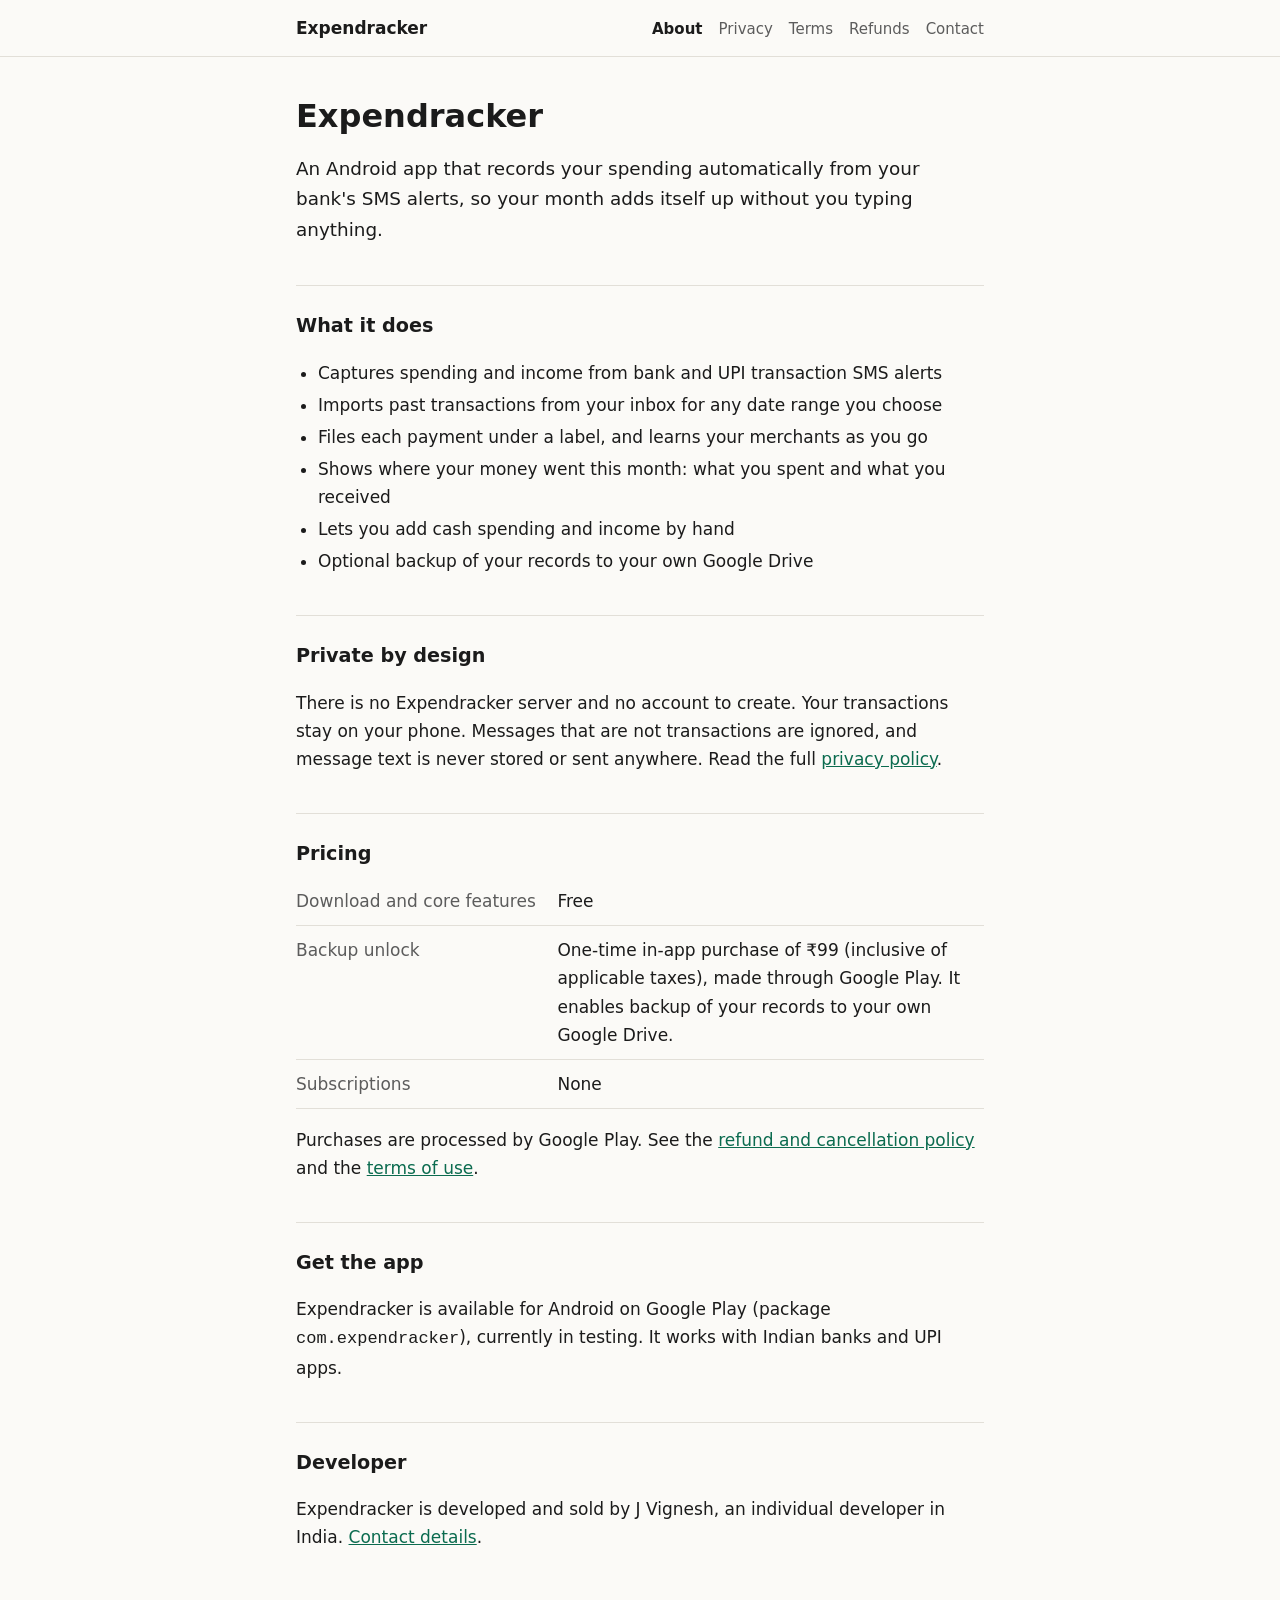
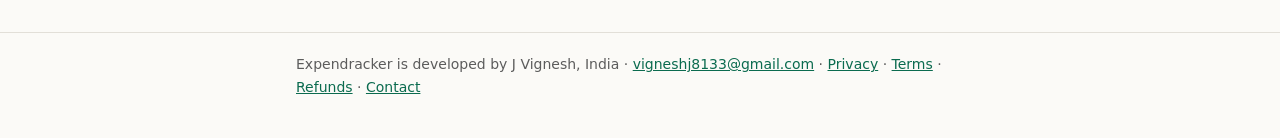
==== expendracker/index.html @ 6a479716 "Expendracker site: About, Terms, Refunds, Contact pages Co-Authored-By: Claude Opus 5.5 <noreply@ant" ====
<!doctype html>
<html lang="en">
<head>
<meta charset="utf-8">
<meta name="viewport" content="width=device-width, initial-scale=1">
<title>Expendracker</title>
<meta name="description" content="Expendracker records your spending automatically from your bank's SMS alerts. An Android app for India.">
<link rel="stylesheet" href="site.css">
</head>
<body>
<header class="site"><div class="inner"><a class="brand" href="index.html">Expendracker</a><nav><a href="index.html" aria-current="page">About</a><a href="privacy.html">Privacy</a><a href="terms.html">Terms</a><a href="refund.html">Refunds</a><a href="contact.html">Contact</a></nav></div></header>
<main>

  <h1>Expendracker</h1>
  <p class="lead">An Android app that records your spending automatically from your bank's SMS alerts, so your month adds itself up without you typing anything.</p>

  <h2>What it does</h2>
  <ul>
    <li>Captures spending and income from bank and UPI transaction SMS alerts</li>
    <li>Imports past transactions from your inbox for any date range you choose</li>
    <li>Files each payment under a label, and learns your merchants as you go</li>
    <li>Shows where your money went this month: what you spent and what you received</li>
    <li>Lets you add cash spending and income by hand</li>
    <li>Optional backup of your records to your own Google Drive</li>
  </ul>

  <h2>Private by design</h2>
  <p>There is no Expendracker server and no account to create. Your transactions stay on your phone. Messages that are not transactions are ignored, and message text is never stored or sent anywhere. Read the full <a href="privacy.html">privacy policy</a>.</p>

  <h2>Pricing</h2>
  <table class="facts">
    <tr><th>Download and core features</th><td>Free</td></tr>
    <tr><th>Backup unlock</th><td>One-time in-app purchase of ₹99 (inclusive of applicable taxes), made through Google Play. It enables backup of your records to your own Google Drive.</td></tr>
    <tr><th>Subscriptions</th><td>None</td></tr>
  </table>
  <p>Purchases are processed by Google Play. See the <a href="refund.html">refund and cancellation policy</a> and the <a href="terms.html">terms of use</a>.</p>

  <h2>Get the app</h2>
  <p>Expendracker is available for Android on Google Play (package <code>com.expendracker</code>), currently in testing. It works with Indian banks and UPI apps.</p>

  <h2>Developer</h2>
  <p>Expendracker is developed and sold by J Vignesh, an individual developer in India. <a href="contact.html">Contact details</a>.</p>

</main>
<footer class="site"><div class="inner">Expendracker is developed by J Vignesh, India · <a href="mailto:vigneshj8133@gmail.com">vigneshj8133@gmail.com</a> · <a href="privacy.html">Privacy</a> · <a href="terms.html">Terms</a> · <a href="refund.html">Refunds</a> · <a href="contact.html">Contact</a></div></footer>
</body>
</html>
---- expendracker/site.css ----
:root {
  --bg: #fbfaf7;
  --text: #1b1b1b;
  --muted: #5c5c5c;
  --rule: #e2dfd8;
  --accent: #0b6b4f;
  --callout: #eef5f1;
}
@media (prefers-color-scheme: dark) {
  :root:not([data-theme="light"]) {
    --bg: #121212;
    --text: #ececec;
    --muted: #a3a3a3;
    --rule: #2c2c2c;
    --accent: #5fd0a8;
    --callout: #1a2621;
  }
}
:root[data-theme="dark"] {
  --bg: #121212;
  --text: #ececec;
  --muted: #a3a3a3;
  --rule: #2c2c2c;
  --accent: #5fd0a8;
  --callout: #1a2621;
}
* { box-sizing: border-box; }
body {
  margin: 0;
  background: var(--bg);
  color: var(--text);
  font: 17px/1.65 system-ui, -apple-system, "Segoe UI", Roboto, sans-serif;
}
header.site {
  border-bottom: 1px solid var(--rule);
}
header.site .inner {
  max-width: 720px;
  margin: 0 auto;
  padding: 14px 16px;
  display: flex;
  flex-wrap: wrap;
  align-items: baseline;
  gap: 6px 20px;
}
header.site .brand {
  font-weight: 700;
  color: var(--text);
  text-decoration: none;
  margin-right: auto;
}
header.site nav { display: flex; flex-wrap: wrap; gap: 4px 16px; font-size: 15px; }
header.site nav a { color: var(--muted); text-decoration: none; }
header.site nav a[aria-current="page"] { color: var(--text); font-weight: 600; }
main { max-width: 720px; margin: 0 auto; padding: 40px 16px 64px; }
h1 { font-size: 2rem; line-height: 1.2; margin: 0 0 8px; }
h2 { font-size: 1.2rem; margin: 40px 0 8px; padding-top: 24px; border-top: 1px solid var(--rule); }
p, li, td { overflow-wrap: anywhere; }
.meta { color: var(--muted); margin: 0 0 24px; }
.summary { background: var(--callout); border-radius: 8px; padding: 16px 20px; }
.summary p { margin: 0 0 8px; }
.summary ul { margin: 0; padding-left: 20px; }
a { color: var(--accent); }
ul, ol { padding-left: 22px; }
li { margin: 4px 0; }
.lead { font-size: 1.15rem; }
table.facts { border-collapse: collapse; width: 100%; margin: 8px 0; }
table.facts th, table.facts td { text-align: left; vertical-align: top; padding: 10px 12px 10px 0; border-bottom: 1px solid var(--rule); }
table.facts th { color: var(--muted); font-weight: 500; width: 38%; }
footer.site { border-top: 1px solid var(--rule); color: var(--muted); font-size: 14px; }
footer.site .inner { max-width: 720px; margin: 0 auto; padding: 20px 16px 40px; }
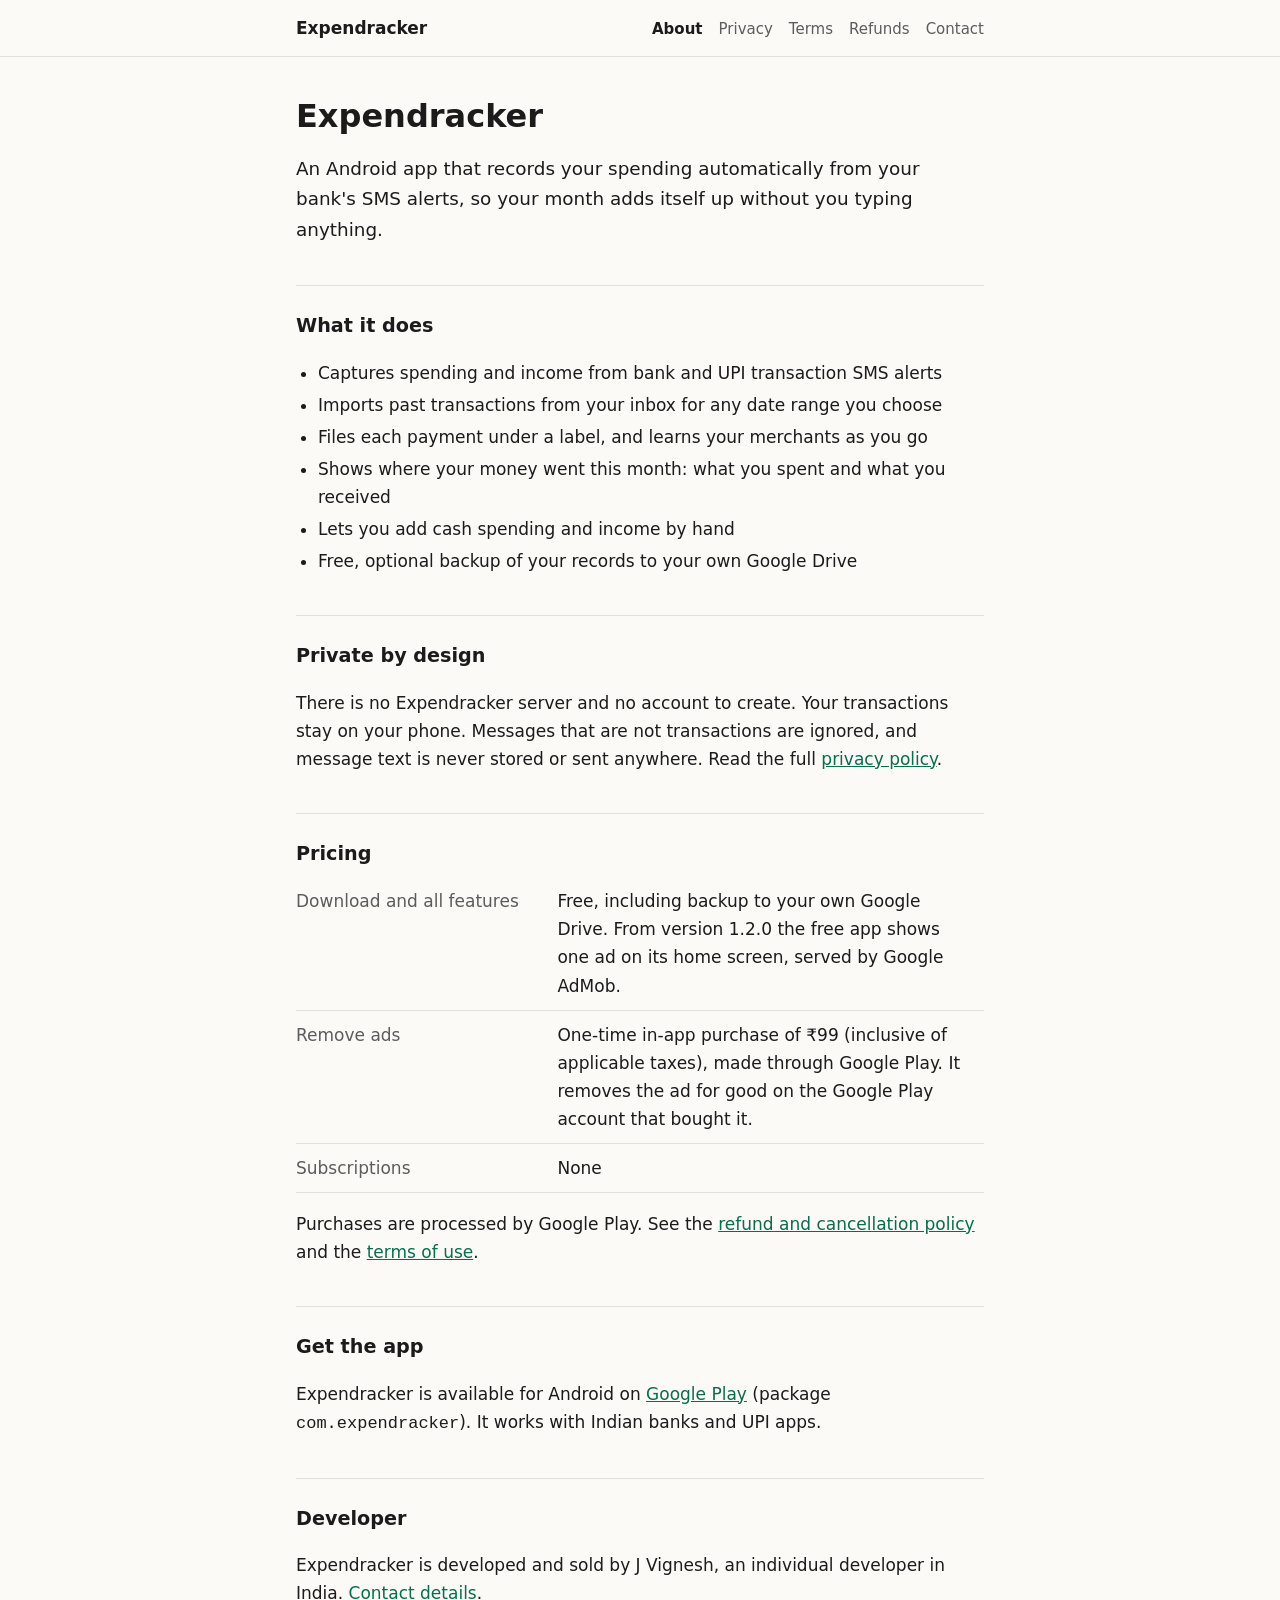
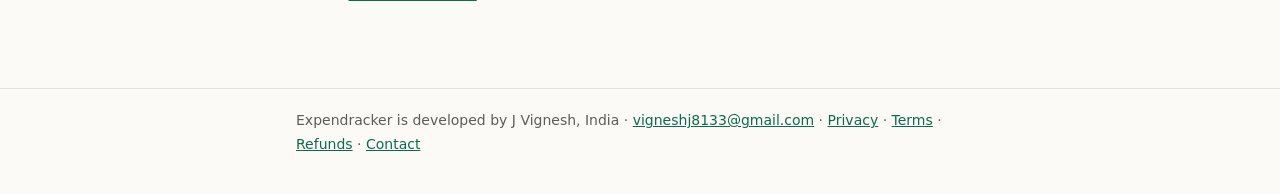
==== commit a844921d: "Expendracker 1.2.0: AdMob section in the privacy policy, remove ads for ₹99, backup free Co-Authored" ====
--- a/expendracker/index.html
+++ b/expendracker/index.html
@@ -21,7 +21,7 @@
     <li>Files each payment under a label, and learns your merchants as you go</li>
     <li>Shows where your money went this month: what you spent and what you received</li>
     <li>Lets you add cash spending and income by hand</li>
-    <li>Optional backup of your records to your own Google Drive</li>
+    <li>Free, optional backup of your records to your own Google Drive</li>
   </ul>
 
   <h2>Private by design</h2>
@@ -29,14 +29,14 @@
 
   <h2>Pricing</h2>
   <table class="facts">
-    <tr><th>Download and core features</th><td>Free</td></tr>
-    <tr><th>Backup unlock</th><td>One-time in-app purchase of ₹99 (inclusive of applicable taxes), made through Google Play. It enables backup of your records to your own Google Drive.</td></tr>
+    <tr><th>Download and all features</th><td>Free, including backup to your own Google Drive. From version 1.2.0 the free app shows one ad on its home screen, served by Google AdMob.</td></tr>
+    <tr><th>Remove ads</th><td>One-time in-app purchase of ₹99 (inclusive of applicable taxes), made through Google Play. It removes the ad for good on the Google Play account that bought it.</td></tr>
     <tr><th>Subscriptions</th><td>None</td></tr>
   </table>
   <p>Purchases are processed by Google Play. See the <a href="refund.html">refund and cancellation policy</a> and the <a href="terms.html">terms of use</a>.</p>
 
   <h2>Get the app</h2>
-  <p>Expendracker is available for Android on Google Play (package <code>com.expendracker</code>), currently in testing. It works with Indian banks and UPI apps.</p>
+  <p>Expendracker is available for Android on <a href="https://play.google.com/store/apps/details?id=com.expendracker">Google Play</a> (package <code>com.expendracker</code>). It works with Indian banks and UPI apps.</p>
 
   <h2>Developer</h2>
   <p>Expendracker is developed and sold by J Vignesh, an individual developer in India. <a href="contact.html">Contact details</a>.</p>
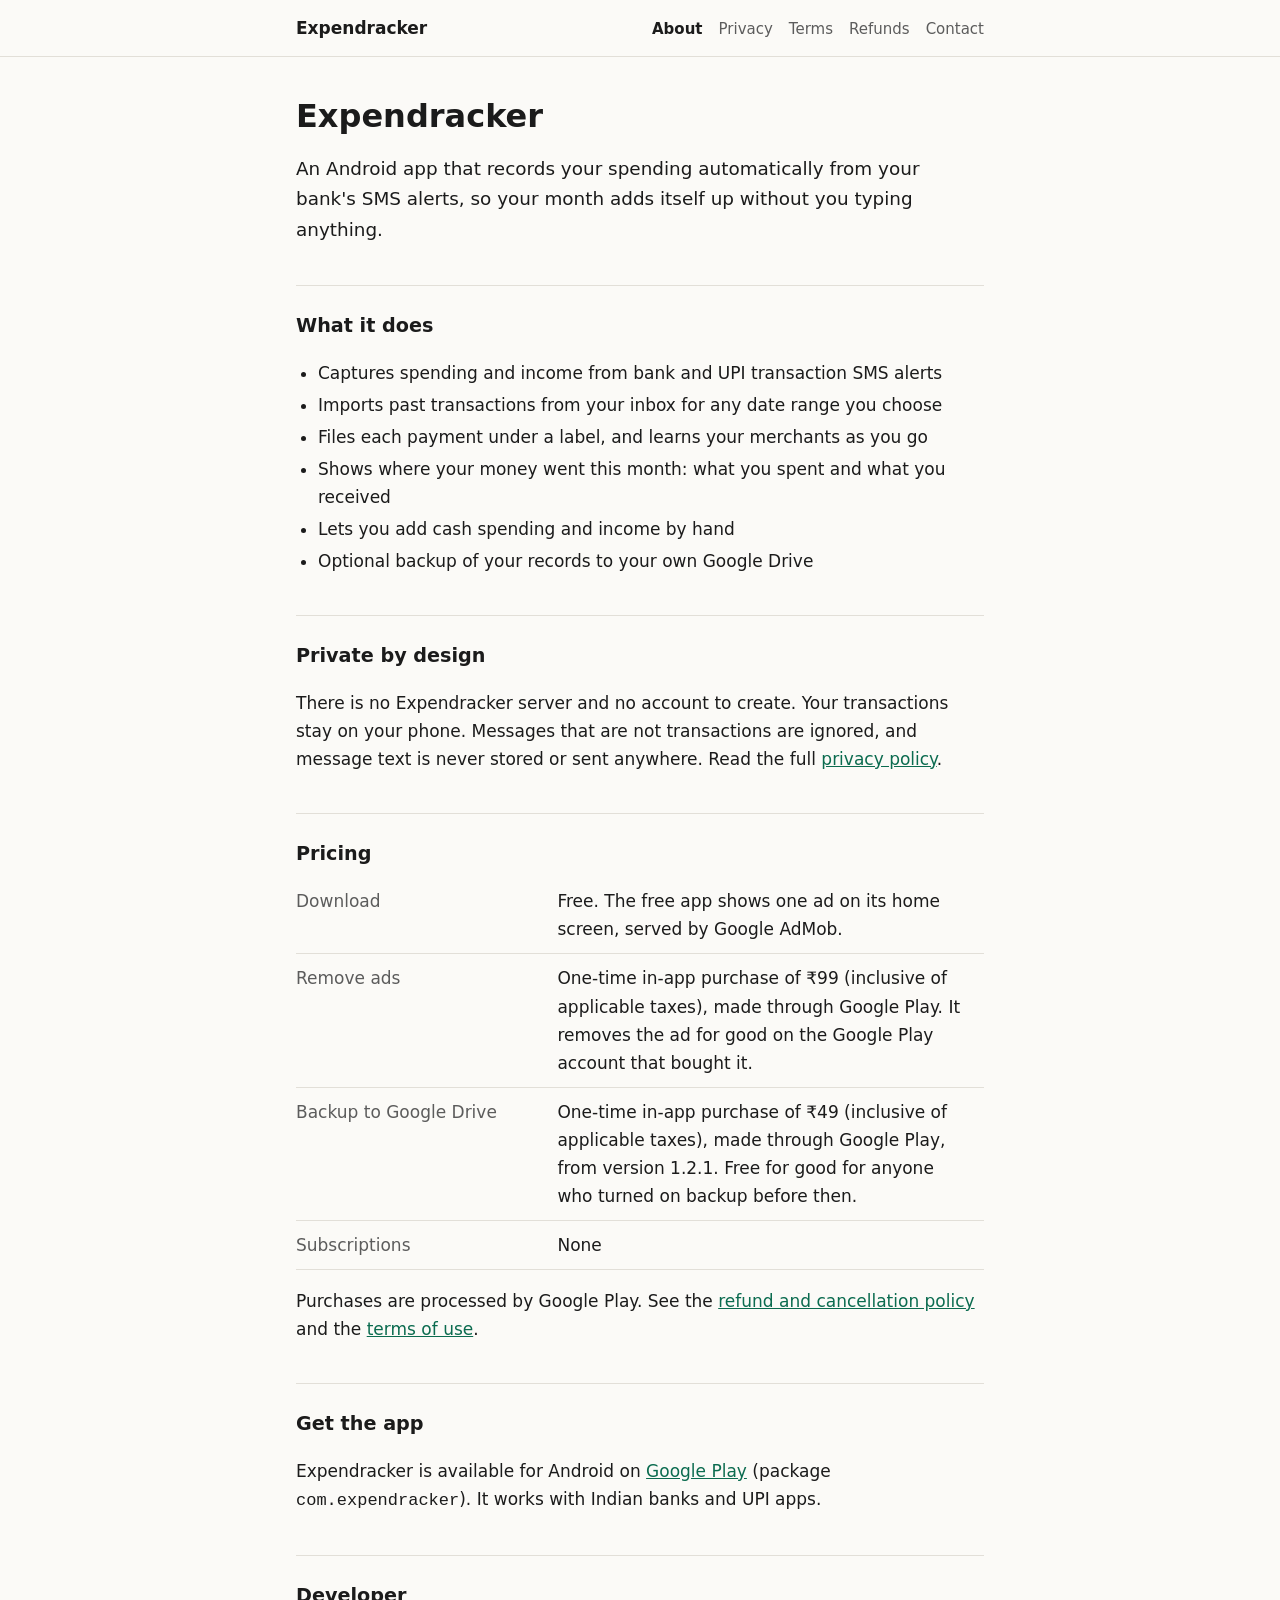
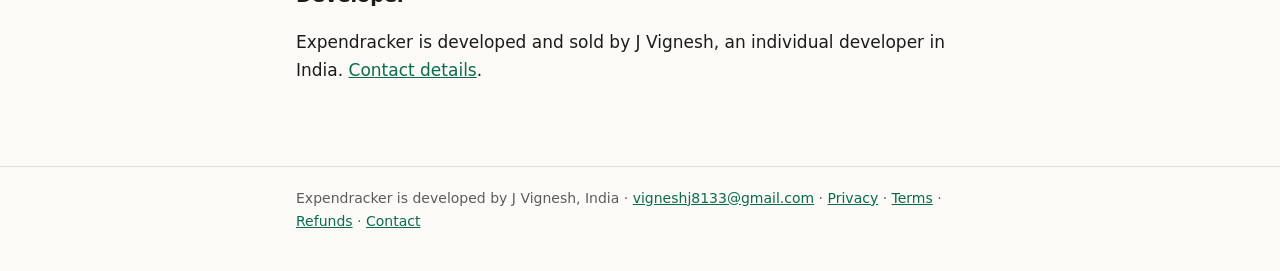
==== commit 791cf6bb: "Expendracker: backup becomes a ₹49 one-time purchase in 1.2.1 About, Terms, Refunds and privacy now " ====
--- a/expendracker/index.html
+++ b/expendracker/index.html
@@ -21,7 +21,7 @@
     <li>Files each payment under a label, and learns your merchants as you go</li>
     <li>Shows where your money went this month: what you spent and what you received</li>
     <li>Lets you add cash spending and income by hand</li>
-    <li>Free, optional backup of your records to your own Google Drive</li>
+    <li>Optional backup of your records to your own Google Drive</li>
   </ul>
 
   <h2>Private by design</h2>
@@ -29,8 +29,9 @@
 
   <h2>Pricing</h2>
   <table class="facts">
-    <tr><th>Download and all features</th><td>Free, including backup to your own Google Drive. From version 1.2.0 the free app shows one ad on its home screen, served by Google AdMob.</td></tr>
+    <tr><th>Download</th><td>Free. The free app shows one ad on its home screen, served by Google AdMob.</td></tr>
     <tr><th>Remove ads</th><td>One-time in-app purchase of ₹99 (inclusive of applicable taxes), made through Google Play. It removes the ad for good on the Google Play account that bought it.</td></tr>
+    <tr><th>Backup to Google Drive</th><td>One-time in-app purchase of ₹49 (inclusive of applicable taxes), made through Google Play, from version 1.2.1. Free for good for anyone who turned on backup before then.</td></tr>
     <tr><th>Subscriptions</th><td>None</td></tr>
   </table>
   <p>Purchases are processed by Google Play. See the <a href="refund.html">refund and cancellation policy</a> and the <a href="terms.html">terms of use</a>.</p>
